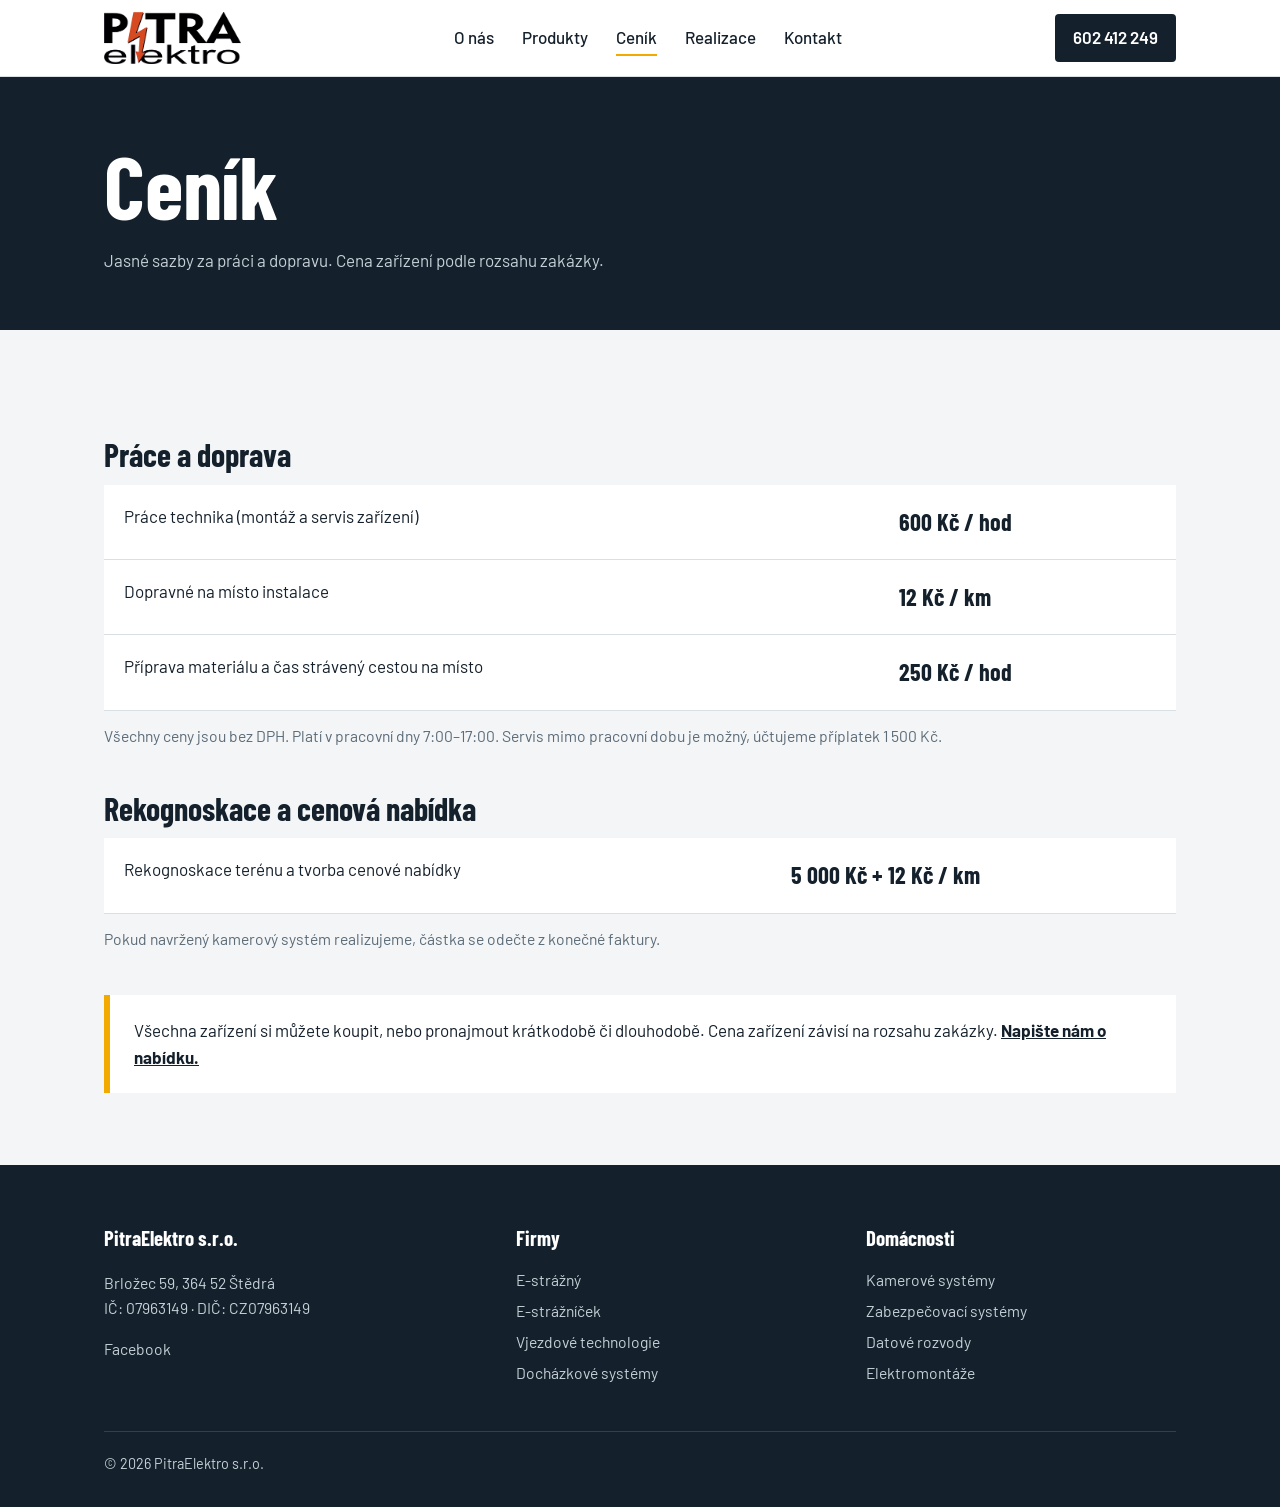
==== cenik.html @ a4a88c81 "Add files via upload" ====
<!DOCTYPE html>
<html lang="cs">
<head>
<meta charset="utf-8">
<meta name="viewport" content="width=device-width, initial-scale=1">
<title>Ceník – Pitra Elektro</title>
<meta name="description" content="Jasné sazby za práci a dopravu. Cena zařízení podle rozsahu zakázky.">
<link rel="preconnect" href="https://fonts.googleapis.com">
<link rel="preconnect" href="https://fonts.gstatic.com" crossorigin>
<link href="https://fonts.googleapis.com/css2?family=Barlow+Condensed:wght@600;700&family=Barlow:wght@400;500;600&display=swap" rel="stylesheet">
<link rel="stylesheet" href="style.css">
</head>
<body>

<header>
  <div class="wrap bar">
    <a class="logo" href="index.html" aria-label="PitraElektro s.r.o. – úvod"><img src="imgs/logo.png" alt="PitraElektro s.r.o."></a>
    <nav id="menu" aria-label="Hlavní menu">
      <ul>
        <li><a href="o-nas.html">O nás</a></li>
        <li><a href="produkty.html">Produkty</a></li>
        <li><a href="cenik.html" aria-current="page">Ceník</a></li>
        <li><a href="realizace.html">Realizace</a></li>
        <li><a href="kontakt.html">Kontakt</a></li>
      </ul>
    </nav>
    <a class="tel" href="tel:+420602412249">602 412 249</a>
    <button class="burger" type="button" aria-expanded="false" aria-controls="menu" aria-label="Menu"><svg viewBox="0 0 24 24" fill="none" stroke="currentColor" stroke-width="2.2" stroke-linecap="round"><path class="o" d="M3 6h18M3 12h18M3 18h18"/><path class="c" d="M5 5l14 14M19 5L5 19"/></svg></button>
  </div>
</header>

<main>
<div class="page"><div class="wrap"><h1>Ceník</h1><p>Jasné sazby za práci a dopravu. Cena zařízení podle rozsahu zakázky.</p></div></div>
<section class="doc price"><div class="wrap">
<h2>Práce a doprava</h2>
<table><tbody>
<tr><td>Práce technika (montáž a servis zařízení)</td><td>600 Kč / hod</td></tr>
<tr><td>Dopravné na místo instalace</td><td>12 Kč / km</td></tr>
<tr><td>Příprava materiálu a čas strávený cestou na místo</td><td>250 Kč / hod</td></tr></tbody></table>
<p class="note">Všechny ceny jsou bez DPH. Platí v pracovní dny 7:00–17:00. Servis mimo pracovní dobu je možný, účtujeme příplatek 1 500 Kč.</p>
<h2>Rekognoskace a cenová nabídka</h2>
<table><tbody><tr><td>Rekognoskace terénu a tvorba cenové nabídky</td><td>5 000 Kč + 12 Kč / km</td></tr></tbody></table>
<p class="note">Pokud navržený kamerový systém realizujeme, částka se odečte z konečné faktury.</p>
<div class="callout"><p>Všechna zařízení si můžete koupit, nebo pronajmout krátkodobě či dlouhodobě. Cena zařízení závisí na rozsahu zakázky. <a href="kontakt.html"><b>Napište nám o nabídku.</b></a></p></div>
</div></section>
</main>

<footer>
  <div class="wrap">
    <div>
      <h4>PitraElektro s.r.o.</h4>
      <p>Brložec 59, 364 52 Štědrá<br>IČ: 07963149 · DIČ: CZ07963149</p>
      <p><a href="https://www.facebook.com/PitraElektro">Facebook</a></p>
    </div>
    <div>
      <h4>Firmy</h4>
      <ul>
        <li><a href="/produkty/1-e-strazny.html">E-strážný</a></li>
        <li><a href="/produkty/2-e-straznicek.html">E-strážníček</a></li>
        <li><a href="/produkty/3-vjezdove-vyjezdove-technologie.html">Vjezdové technologie</a></li>
        <li><a href="/produkty/4-dochazkove-systemy.html">Docházkové systémy</a></li>
      </ul>
    </div>
    <div>
      <h4>Domácnosti</h4>
      <ul>
        <li><a href="/produkty/5-kamerove-systemy.html">Kamerové systémy</a></li>
        <li><a href="/produkty/6-zabezpecovaci-systemy.html">Zabezpečovací systémy</a></li>
        <li><a href="/produkty/7-datove-rozvody.html">Datové rozvody</a></li>
        <li><a href="/produkty/8-elektromontaze.html">Elektromontáže</a></li>
      </ul>
    </div>
    <div class="copy">© 2026 PitraElektro s.r.o.</div>
  </div>
</footer>
<script src="script.js"></script>
</body>
</html>
---- style.css ----
:root{--ink:#14202b;--steel:#5b6b78;--paper:#f3f5f6;--white:#fff;--signal:#f2a900;--line:#d9dfe3;
--head:"Barlow Condensed","Arial Narrow",Arial,sans-serif;--body:"Barlow",Arial,sans-serif}
*{box-sizing:border-box}
html{scroll-behavior:smooth}
body{margin:0;font:400 1.0625rem/1.6 var(--body);color:var(--ink);background:var(--paper)}
a{color:inherit}
:focus-visible{outline:3px solid var(--signal);outline-offset:3px}
.wrap{max-width:1120px;margin:0 auto;padding:0 24px}
h1,h2,h3{font-family:var(--head);line-height:1.02;margin:0;font-weight:700}
header{background:var(--white);border-bottom:1px solid var(--line);position:sticky;top:0;z-index:5}
.bar{display:flex;align-items:center;justify-content:space-between;gap:24px;min-height:76px}
.logo img{height:52px;width:auto;display:block}
nav ul{display:flex;gap:28px;list-style:none;margin:0;padding:0}
nav a{text-decoration:none;font-weight:500;padding:6px 0;border-bottom:2px solid transparent}
nav a:hover{border-color:var(--signal)}
.tel{background:var(--ink);color:var(--white);text-decoration:none;font-weight:600;padding:10px 18px;border-radius:4px;white-space:nowrap}
.tel:hover{background:#22364a}

.hero{background:var(--ink);color:var(--white);overflow:hidden}
.hero .wrap{display:grid;grid-template-columns:1.25fr .75fr;gap:40px;align-items:center;padding-top:88px;padding-bottom:88px}
.hero h1{font-size:clamp(2.6rem,9vw,7rem);text-transform:none}
.hero h1 span{display:block}
.hero h1 .s{color:var(--signal)}
.hero p{max-width:34em;color:#c5d0d8;margin:28px 0 32px;font-size:1.15rem}
.btns{display:flex;flex-wrap:wrap;gap:14px}
.btn{display:inline-block;text-decoration:none;font-weight:600;padding:14px 26px;border-radius:4px}
.btn.p{background:var(--signal);color:var(--ink)}
.btn.p:hover{background:#ffc02e}
.btn.g{border:1.5px solid #5d7286;color:var(--white)}
.btn.g:hover{border-color:var(--white)}
.tower{width:100%;max-width:300px;justify-self:center}
@media(max-width:860px){.hero .wrap{grid-template-columns:1fr;padding-top:56px;padding-bottom:56px}.tower{max-width:170px;justify-self:start}}

section{padding:88px 0}
.intro{display:grid;grid-template-columns:1fr 1fr;gap:56px}
.intro h2{font-size:clamp(2.2rem,4.5vw,3.4rem)}
.intro p{margin:0 0 16px}
.facts{display:grid;gap:0;border-top:1px solid var(--line);margin-top:24px}
.facts div{padding:14px 0;border-bottom:1px solid var(--line);display:flex;gap:16px}
.facts b{min-width:130px;font-weight:600}
@media(max-width:860px){.intro{grid-template-columns:1fr;gap:28px}}

.head{display:flex;justify-content:space-between;align-items:end;gap:24px;margin-bottom:36px;flex-wrap:wrap}
.head h2{font-size:clamp(2.2rem,4.5vw,3.4rem)}
.head p{margin:0;max-width:30em;color:var(--steel)}
.list{border-top:2px solid var(--ink)}
.row{display:grid;grid-template-columns:.9fr 1.6fr;gap:32px;padding:26px 0;border-bottom:1px solid var(--line);text-decoration:none}
.row h3{font-size:1.9rem}
.row p{margin:0;color:var(--steel)}
.row:hover h3{text-decoration:underline;text-decoration-color:var(--signal);text-decoration-thickness:4px;text-underline-offset:5px}
.row.main{background:var(--white);padding:34px 24px;margin:0 -24px;border-bottom:1px solid var(--line);border-left:6px solid var(--signal);padding-left:24px}
.row.main h3{font-size:2.4rem}
.row.main p{color:var(--ink)}
@media(max-width:700px){.row{grid-template-columns:1fr;gap:6px}.row.main{margin:0}}

.home{background:var(--white);border-top:1px solid var(--line);border-bottom:1px solid var(--line)}
.grid{display:grid;grid-template-columns:repeat(4,1fr);gap:0;border-left:1px solid var(--line)}
.grid a{padding:28px 24px 32px;border-right:1px solid var(--line);text-decoration:none}
.grid h3{font-size:1.7rem;margin-bottom:10px}
.grid p{margin:0;color:var(--steel);font-size:1rem}
.grid a:hover{background:var(--paper)}
@media(max-width:900px){.grid{grid-template-columns:1fr 1fr;border-top:1px solid var(--line)}.grid a{border-bottom:1px solid var(--line)}}
@media(max-width:520px){.grid{grid-template-columns:1fr}}

.cta{background:var(--signal)}
.cta .wrap{display:flex;justify-content:space-between;align-items:center;gap:32px;flex-wrap:wrap}
.cta h2{font-size:clamp(2.4rem,5vw,4rem);max-width:12em}
.cta a.big{background:var(--ink);color:var(--white);text-decoration:none;font-family:var(--head);font-weight:700;font-size:2rem;padding:16px 30px;border-radius:4px}
.cta small{display:block;margin-top:10px;font-size:1rem}

footer{background:var(--ink);color:#c5d0d8;padding:56px 0 32px;font-size:.98rem}
footer .wrap{display:grid;grid-template-columns:1.2fr 1fr 1fr;gap:40px}
footer h4{margin:0 0 12px;color:var(--white);font-family:var(--head);font-size:1.3rem;font-weight:700}
footer ul{list-style:none;margin:0;padding:0}
footer li{margin:6px 0}
footer a{text-decoration:none}
footer a:hover{color:var(--signal)}
.copy{grid-column:1/-1;border-top:1px solid #2d4155;padding-top:20px;font-size:.9rem}
@media(max-width:760px){footer .wrap{grid-template-columns:1fr}}
@media(prefers-reduced-motion:reduce){html{scroll-behavior:auto}}

/* podstránky */
nav a[aria-current]{border-color:var(--signal)}
.page{background:var(--ink);color:var(--white);padding:64px 0 56px}
.page h1{font-size:clamp(2.4rem,8vw,5.5rem)}
.page p{margin:16px 0 0;color:#c5d0d8;max-width:36em}
.doc{padding:72px 0}
.doc .row{grid-template-columns:.8fr 1.6fr}
.doc .row h3{font-size:1.7rem}
.doc .row p{color:var(--ink);margin:0 0 10px}
.doc .row p:last-child{margin:0}
.motto{background:var(--signal);padding:40px 0}
.motto p{margin:0;font-family:var(--head);font-weight:700;font-size:clamp(1.8rem,4vw,2.8rem);line-height:1.1}
table{width:100%;border-collapse:collapse;background:var(--white);margin:0 0 12px}
th,td{text-align:left;padding:18px 20px;border-bottom:1px solid var(--line);vertical-align:top}
.price td:last-child{font-family:var(--head);font-weight:700;font-size:1.5rem;white-space:nowrap}
.note{color:var(--steel);font-size:.98rem;margin:0 0 44px}
.price h2{font-size:2rem;margin:36px 0 14px}
.callout{border-left:6px solid var(--signal);background:var(--white);padding:22px 24px;margin-top:20px}
.callout p{margin:0}
.works{display:grid;grid-template-columns:repeat(3,1fr);gap:28px}
.work{background:var(--white);text-decoration:none;display:block;border-bottom:4px solid transparent}
.work:hover{border-color:var(--signal)}
.work img{width:100%;aspect-ratio:4/3;object-fit:cover;display:block;background:var(--line)}
.work h3{font-size:1.45rem;line-height:1.1;padding:18px 20px 6px}
.work p{margin:0;padding:0 20px 20px;color:var(--steel);font-size:.98rem}
.more{margin-top:40px}
@media(max-width:900px){.works{grid-template-columns:1fr 1fr}}
@media(max-width:560px){.works{grid-template-columns:1fr}}
.contact{display:grid;grid-template-columns:1fr 1fr;gap:56px}
.contact h2{font-size:2.2rem;margin-bottom:18px}
.contact dl{margin:0 0 24px}
.contact dt{font-weight:600;margin-top:16px}
.contact dd{margin:0}
.contact iframe{width:100%;height:300px;border:0;margin-top:16px;background:var(--line)}
label{display:block;font-weight:600;margin:0 0 6px}
input,textarea{width:100%;font:inherit;padding:12px 14px;border:1.5px solid #b7c1c8;border-radius:4px;background:var(--white);margin-bottom:18px}
textarea{min-height:150px;resize:vertical}
button.btn{border:0;cursor:pointer;font:inherit;font-weight:600}
.small{font-size:.92rem;color:var(--steel)}
@media(max-width:860px){.contact{grid-template-columns:1fr;gap:36px}.doc .row{grid-template-columns:1fr}}

.work{border:0;padding:0;cursor:pointer;text-align:left;font:inherit;color:inherit;border-bottom:4px solid transparent}
#lb{border:0;padding:0;background:transparent;max-width:min(94vw,1100px);max-height:94vh;overflow:visible;text-align:center;color:var(--white)}
#lb::backdrop{background:rgba(10,18,26,.88)}
#lb img{max-width:100%;max-height:80vh;display:block;margin:0 auto}
#lb p{margin:12px 0 0;font-size:1rem}
#lb button{position:absolute;background:var(--signal);color:var(--ink);border:0;width:44px;height:44px;font-size:1.8rem;line-height:1;cursor:pointer;border-radius:4px}
#lb .x{top:-52px;right:0}
#lb .pv{left:8px;top:40%}
#lb .nx{right:8px;top:40%}

/* ===== responsivita ===== */
img,iframe{max-width:100%}
body{overflow-wrap:break-word}
.burger{display:none;align-items:center;justify-content:center;width:46px;height:46px;border:1.5px solid var(--line);border-radius:4px;background:var(--white);color:var(--ink);cursor:pointer;padding:0}
.burger svg{width:24px;height:24px}
.burger .c{display:none}
.burger[aria-expanded="true"] .o{display:none}
.burger[aria-expanded="true"] .c{display:block}
.bar{position:relative}

/* tablet a menší */
@media(max-width:1024px){
  .wrap{padding:0 28px}
  nav ul{gap:20px}
  section{padding:72px 0}
  .doc{padding:56px 0}
}
@media(max-width:860px){
  .burger{display:inline-flex}
  .tel{margin-left:auto}
  nav{display:none;position:absolute;top:100%;left:-28px;right:-28px;background:var(--white);border-bottom:1px solid var(--line);box-shadow:0 12px 20px rgba(20,32,43,.12);padding:4px 28px 12px}
  nav.open{display:block}
  nav ul{flex-direction:column;gap:0}
  nav a{display:block;padding:15px 0;border-bottom:1px solid var(--line);font-size:1.1rem}
  nav li:last-child a{border-bottom:0}
  nav a[aria-current]{font-weight:600;box-shadow:inset 4px 0 0 var(--signal);padding-left:14px}
  .hero .wrap{padding-top:56px;padding-bottom:56px}
  footer .wrap{grid-template-columns:1fr 1fr}
  footer .wrap>div:first-child{grid-column:1/-1}
}
/* telefon */
@media(max-width:600px){
  .wrap{padding:0 20px}
  nav{left:-20px;right:-20px;padding:4px 20px 12px}
  .bar{min-height:64px;gap:12px}
  .logo img{height:40px}
  .tel{padding:10px 14px;font-size:.95rem}
  section{padding:56px 0}
  .doc{padding:40px 0}
  .hero p{font-size:1.05rem;margin:22px 0 26px}
  .btns{flex-direction:column}
  .btn{text-align:center;width:100%}
  .head{margin-bottom:24px}
  .row{padding:22px 0}
  .row.main{padding:24px 18px}
  .row.main h3{font-size:2rem}
  .facts div{flex-direction:column;gap:2px}
  .grid a{padding:22px 18px 24px}
  .cta .wrap{padding-top:48px!important;padding-bottom:48px!important}
  .cta a.big{display:block;text-align:center;font-size:1.7rem;padding:14px 18px}
  .page{padding:44px 0 40px}
  .price table,.price tbody,.price tr,.price td{display:block;width:100%}
  .price tr{border-bottom:1px solid var(--line);padding:6px 0}
  .price td{padding:8px 16px;border-bottom:0}
  .price td:last-child{white-space:normal;font-size:1.4rem;padding-top:0}
  .cmp th,.cmp td{padding:10px 12px}
  .callout{padding:18px}
  .contact{gap:32px}
  .contact iframe{height:240px}
  .motto{padding:32px 0}
  footer .wrap{grid-template-columns:1fr}
  #lb{max-width:100vw}
  #lb img{max-height:70vh}
  #lb .x{top:-54px;right:8px}
  #lb button{width:48px;height:48px}
  #lb .pv{left:4px}
  #lb .nx{right:4px}
}
@media(max-width:360px){.tel{display:none}}

/* rozbalovací menu produktů */
nav a.here{border-color:var(--signal)}
.has-sub{position:relative;display:flex;align-items:center;gap:2px}
.subtoggle{background:none;border:0;color:inherit;cursor:pointer;padding:8px 6px;display:inline-flex}
.subtoggle svg{transition:transform .15s}
.has-sub.open .subtoggle svg{transform:rotate(180deg)}
.sub{display:none;position:absolute;top:100%;left:-18px;min-width:290px;background:var(--white);box-shadow:0 14px 28px rgba(20,32,43,.16);border-top:3px solid var(--signal);padding:6px 0;margin:0;list-style:none;z-index:10}
.sub a{display:block;padding:11px 22px;border:0;white-space:nowrap}
.sub a:hover{background:var(--paper)}
.sub a[aria-current]{font-weight:600;box-shadow:inset 4px 0 0 var(--signal)}
.has-sub.open .sub{display:block}
@media(min-width:861px){.has-sub:hover .sub{display:block}}
@media(max-width:860px){
  .has-sub{flex-wrap:wrap;gap:0}
  .has-sub>a{flex:1}
  .subtoggle{width:48px;height:48px;justify-content:center;align-items:center;border-bottom:1px solid var(--line)}
  .sub{position:static;width:100%;min-width:0;box-shadow:none;border-top:0;padding:0 0 0 14px}
  .sub a{padding:13px 0;font-size:1rem;white-space:normal;border-bottom:1px solid var(--line)}
  .sub a:hover{background:none}
}

/* produkty */
.pgrid{display:grid;grid-template-columns:1.3fr .9fr;gap:56px;align-items:start}
.ptext p{margin:0 0 16px;max-width:44em}
.ptext h2{font-size:1.9rem;margin:34px 0 12px}
.ptext ul{padding-left:1.2em;margin:0 0 18px}
.ptext li{margin:8px 0;max-width:44em}
.pgrid figure{margin:0;position:sticky;top:100px}
.pgrid img{width:100%;height:auto;display:block;background:var(--white);border-bottom:6px solid var(--signal)}
.tscroll{overflow-x:auto;margin:0 0 20px}
.cmp{margin:0}
.cmp th{background:var(--ink);color:var(--white);font-family:var(--head);font-size:1.3rem}
.cmp th:last-child{background:#22364a;color:var(--signal)}
.cmp td:last-child{font-weight:600}
.others{padding-top:0}
.others h2{font-size:2rem;margin-bottom:16px}
.pills{list-style:none;padding:0;margin:0;display:flex;flex-wrap:wrap;gap:10px}
.pills a{display:block;padding:10px 16px;background:var(--white);border:1.5px solid var(--line);border-radius:4px;text-decoration:none;font-weight:500}
.pills a:hover{border-color:var(--signal)}
@media(max-width:860px){.pgrid{grid-template-columns:1fr;gap:28px}.pgrid figure{position:static;order:-1}}

/* jednotná velikost a tloušťka písma v menu */
nav a,nav .sub a{font-size:1.0625rem;font-weight:500;line-height:1.3}
nav a[aria-current],nav .sub a[aria-current],nav a.here{font-weight:500}
@media(max-width:860px){nav a,nav .sub a{font-size:1.1rem}}

/* všechny odkazy v menu stejně vysoké, aby text neujížděl */
nav a{display:block}
nav ul{align-items:center}
@media(max-width:860px){nav ul{align-items:stretch}}
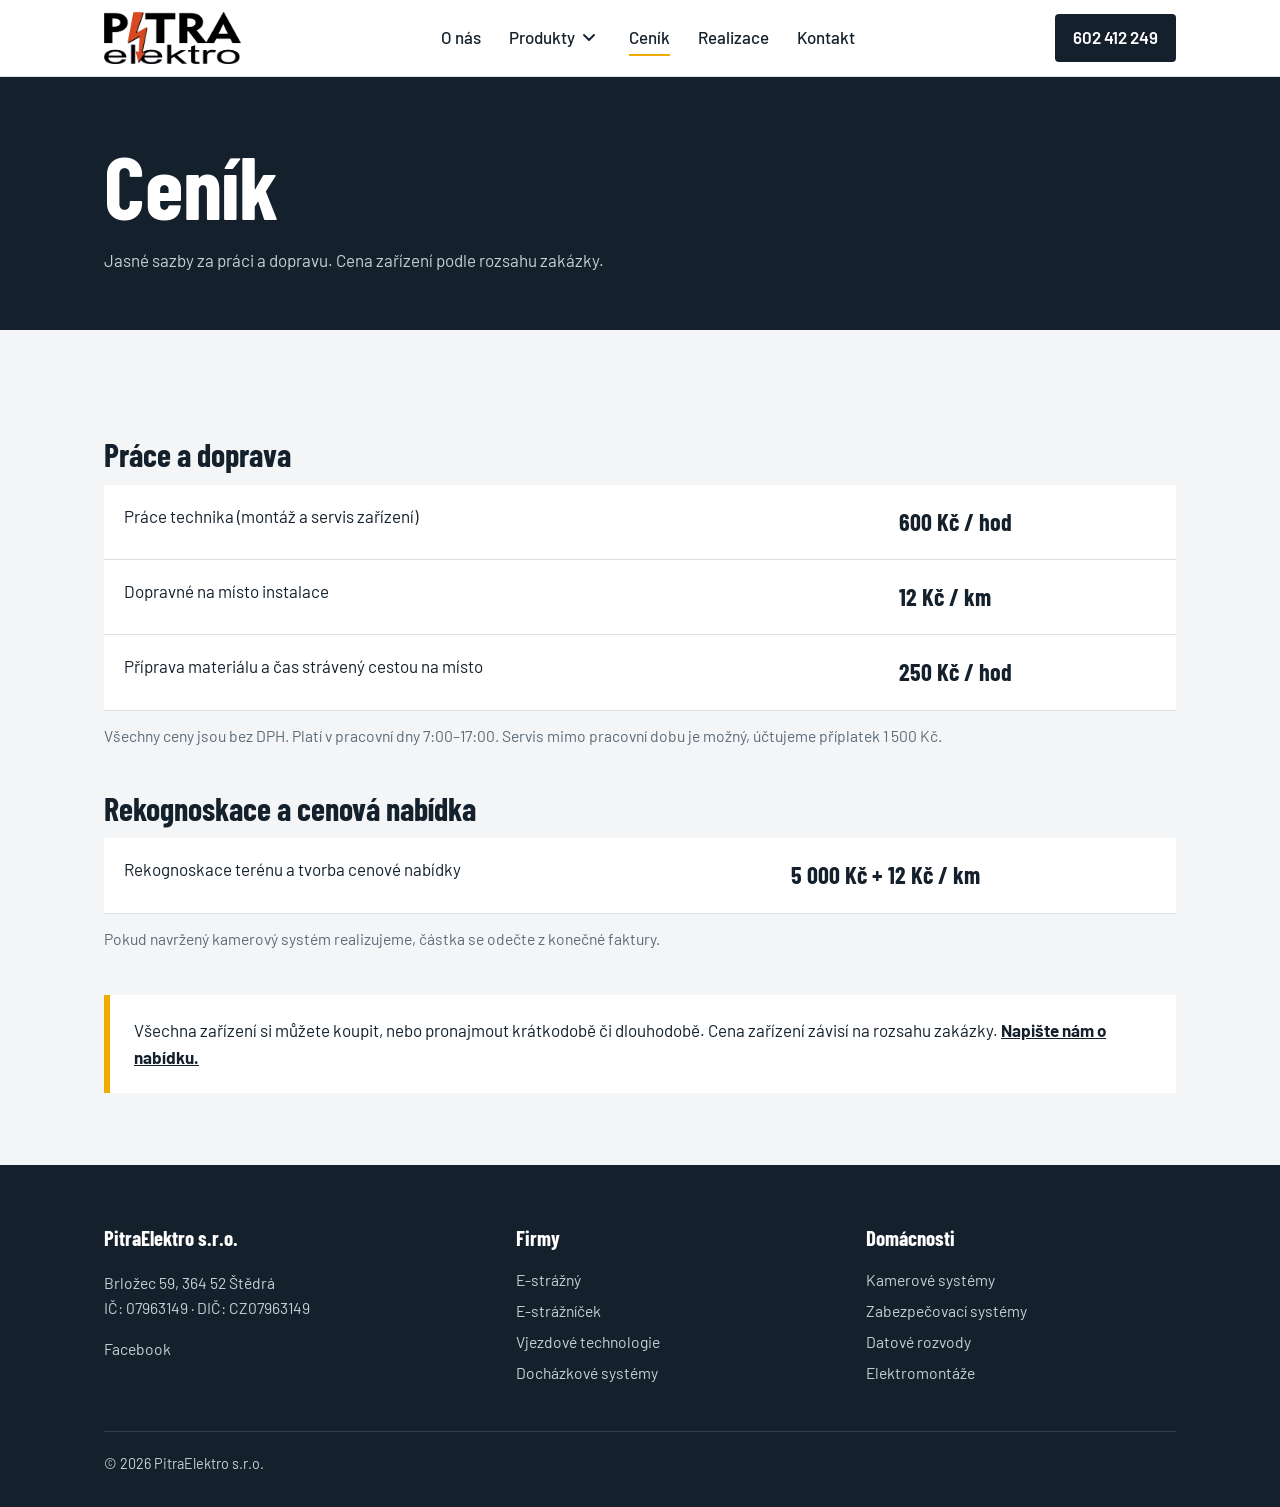
==== commit 2ce22f63: "Add files via upload" ====
--- a/cenik.html
+++ b/cenik.html
@@ -18,7 +18,7 @@
     <nav id="menu" aria-label="Hlavní menu">
       <ul>
         <li><a href="o-nas.html">O nás</a></li>
-        <li><a href="produkty.html">Produkty</a></li>
+        <li class="has-sub"><a href="produkty.html">Produkty</a><button class="subtoggle" type="button" aria-expanded="false" aria-label="Rozbalit nabídku produktů"><svg viewBox="0 0 12 8" width="12" height="8" fill="none" stroke="currentColor" stroke-width="1.8" stroke-linecap="round" stroke-linejoin="round"><path d="M1 1l5 5 5-5"/></svg></button><ul class="sub"><li><a href="produkty/1-e-strazny.html">E-strážný</a></li><li><a href="produkty/2-e-straznicek.html">E-strážníček</a></li><li><a href="produkty/3-vjezdove-vyjezdove-technologie.html">Vjezdové/výjezdové technologie</a></li><li><a href="produkty/4-dochazkove-systemy.html">Docházkové systémy</a></li><li><a href="produkty/9-mobilni-kamerova-vez-nejmodernejsi-technologie-pro-strezeni-a-vzdaleny-dohled.html">Mobilní kamerová věž</a></li><li><a href="produkty/5-kamerove-systemy.html">Kamerové systémy</a></li><li><a href="produkty/6-zabezpecovaci-systemy.html">Zabezpečovací systémy</a></li><li><a href="produkty/7-datove-rozvody.html">Datové rozvody</a></li><li><a href="produkty/8-elektromontaze.html">Elektromontáže</a></li></ul></li>
         <li><a href="cenik.html" aria-current="page">Ceník</a></li>
         <li><a href="realizace.html">Realizace</a></li>
         <li><a href="kontakt.html">Kontakt</a></li>
@@ -55,19 +55,19 @@
     <div>
       <h4>Firmy</h4>
       <ul>
-        <li><a href="/produkty/1-e-strazny.html">E-strážný</a></li>
-        <li><a href="/produkty/2-e-straznicek.html">E-strážníček</a></li>
-        <li><a href="/produkty/3-vjezdove-vyjezdove-technologie.html">Vjezdové technologie</a></li>
-        <li><a href="/produkty/4-dochazkove-systemy.html">Docházkové systémy</a></li>
+        <li><a href="produkty/1-e-strazny.html">E-strážný</a></li>
+        <li><a href="produkty/2-e-straznicek.html">E-strážníček</a></li>
+        <li><a href="produkty/3-vjezdove-vyjezdove-technologie.html">Vjezdové technologie</a></li>
+        <li><a href="produkty/4-dochazkove-systemy.html">Docházkové systémy</a></li>
       </ul>
     </div>
     <div>
       <h4>Domácnosti</h4>
       <ul>
-        <li><a href="/produkty/5-kamerove-systemy.html">Kamerové systémy</a></li>
-        <li><a href="/produkty/6-zabezpecovaci-systemy.html">Zabezpečovací systémy</a></li>
-        <li><a href="/produkty/7-datove-rozvody.html">Datové rozvody</a></li>
-        <li><a href="/produkty/8-elektromontaze.html">Elektromontáže</a></li>
+        <li><a href="produkty/5-kamerove-systemy.html">Kamerové systémy</a></li>
+        <li><a href="produkty/6-zabezpecovaci-systemy.html">Zabezpečovací systémy</a></li>
+        <li><a href="produkty/7-datove-rozvody.html">Datové rozvody</a></li>
+        <li><a href="produkty/8-elektromontaze.html">Elektromontáže</a></li>
       </ul>
     </div>
     <div class="copy">© 2026 PitraElektro s.r.o.</div>
